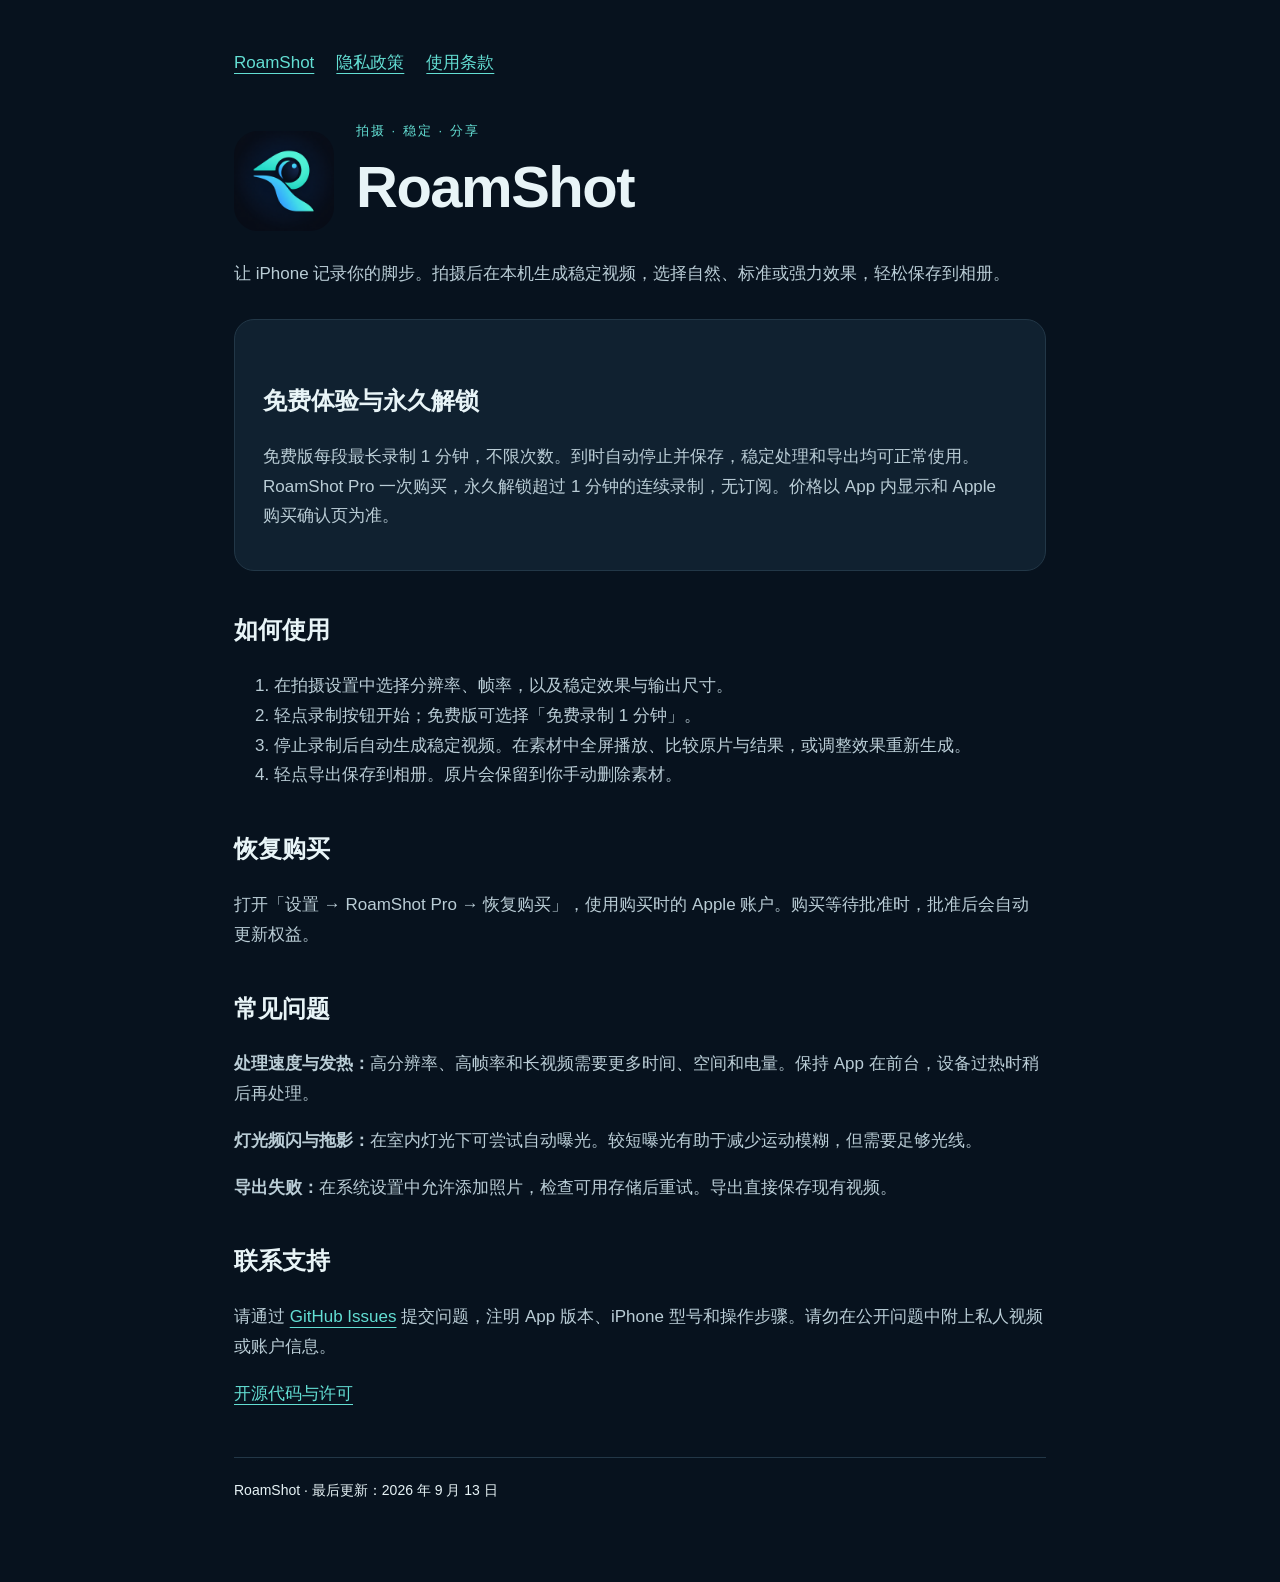
==== docs/site/index.html @ 4d840658 "Rename app to RoamShot and add one-minute recording trial Add verified StoreKit lifetime access, a 6" ====
<!doctype html><html lang="zh-CN"><meta charset="utf-8"><meta name="viewport" content="width=device-width, initial-scale=1"><title>RoamShot · 支持与帮助</title><link rel="stylesheet" href="style.css"><nav><a href="index.html">RoamShot</a><a href="privacy.html">隐私政策</a><a href="terms.html">使用条款</a></nav><main><div class="brand"><img class="icon" src="icon.png" alt="RoamShot 图标"><div><div class="tag">拍摄 · 稳定 · 分享</div><h1>RoamShot</h1></div></div><p>让 iPhone 记录你的脚步。拍摄后在本机生成稳定视频，选择自然、标准或强力效果，轻松保存到相册。</p><section><h2>免费体验与永久解锁</h2><p>免费版每段最长录制 1 分钟，不限次数。到时自动停止并保存，稳定处理和导出均可正常使用。RoamShot Pro 一次购买，永久解锁超过 1 分钟的连续录制，无订阅。价格以 App 内显示和 Apple 购买确认页为准。</p></section><h2>如何使用</h2><ol><li>在拍摄设置中选择分辨率、帧率，以及稳定效果与输出尺寸。</li><li>轻点录制按钮开始；免费版可选择「免费录制 1 分钟」。</li><li>停止录制后自动生成稳定视频。在素材中全屏播放、比较原片与结果，或调整效果重新生成。</li><li>轻点导出保存到相册。原片会保留到你手动删除素材。</li></ol><h2>恢复购买</h2><p>打开「设置 → RoamShot Pro → 恢复购买」，使用购买时的 Apple 账户。购买等待批准时，批准后会自动更新权益。</p><h2>常见问题</h2><p><strong>处理速度与发热：</strong>高分辨率、高帧率和长视频需要更多时间、空间和电量。保持 App 在前台，设备过热时稍后再处理。</p><p><strong>灯光频闪与拖影：</strong>在室内灯光下可尝试自动曝光。较短曝光有助于减少运动模糊，但需要足够光线。</p><p><strong>导出失败：</strong>在系统设置中允许添加照片，检查可用存储后重试。导出直接保存现有视频。</p><h2>联系支持</h2><p>请通过 <a href="https://github.com/ydsf16/ios_action_camera/issues">GitHub Issues</a> 提交问题，注明 App 版本、iPhone 型号和操作步骤。请勿在公开问题中附上私人视频或账户信息。</p><p><a href="https://github.com/ydsf16/ios_action_camera">开源代码与许可</a></p></main><footer>RoamShot · 最后更新：2026 年 9 月 13 日</footer></html>
---- docs/site/style.css ----
:root{color-scheme:dark;font:17px/1.75 -apple-system,BlinkMacSystemFont,"Segoe UI",sans-serif;color:#e8f4f7;background:#07121e}*{box-sizing:border-box}body{max-width:860px;margin:auto;padding:48px 24px 80px}nav{display:flex;gap:22px;flex-wrap:wrap;margin-bottom:42px}a{color:#63ded3;text-decoration-thickness:1px;text-underline-offset:5px}h1{font-size:clamp(36px,6vw,58px);line-height:1.1;letter-spacing:-1.5px;margin:12px 0 24px}h2{font-size:24px;margin-top:38px}p,li{color:#bacdd6}.brand{display:flex;align-items:center;gap:22px}.icon{width:100px;height:100px;border-radius:24px}.tag{color:#63ded3;letter-spacing:2px;font-size:13px}section{background:#102130;border:1px solid #223747;border-radius:20px;padding:22px 28px;margin:30px 0}footer{border-top:1px solid #223747;margin-top:48px;padding-top:20px;font-size:14px}
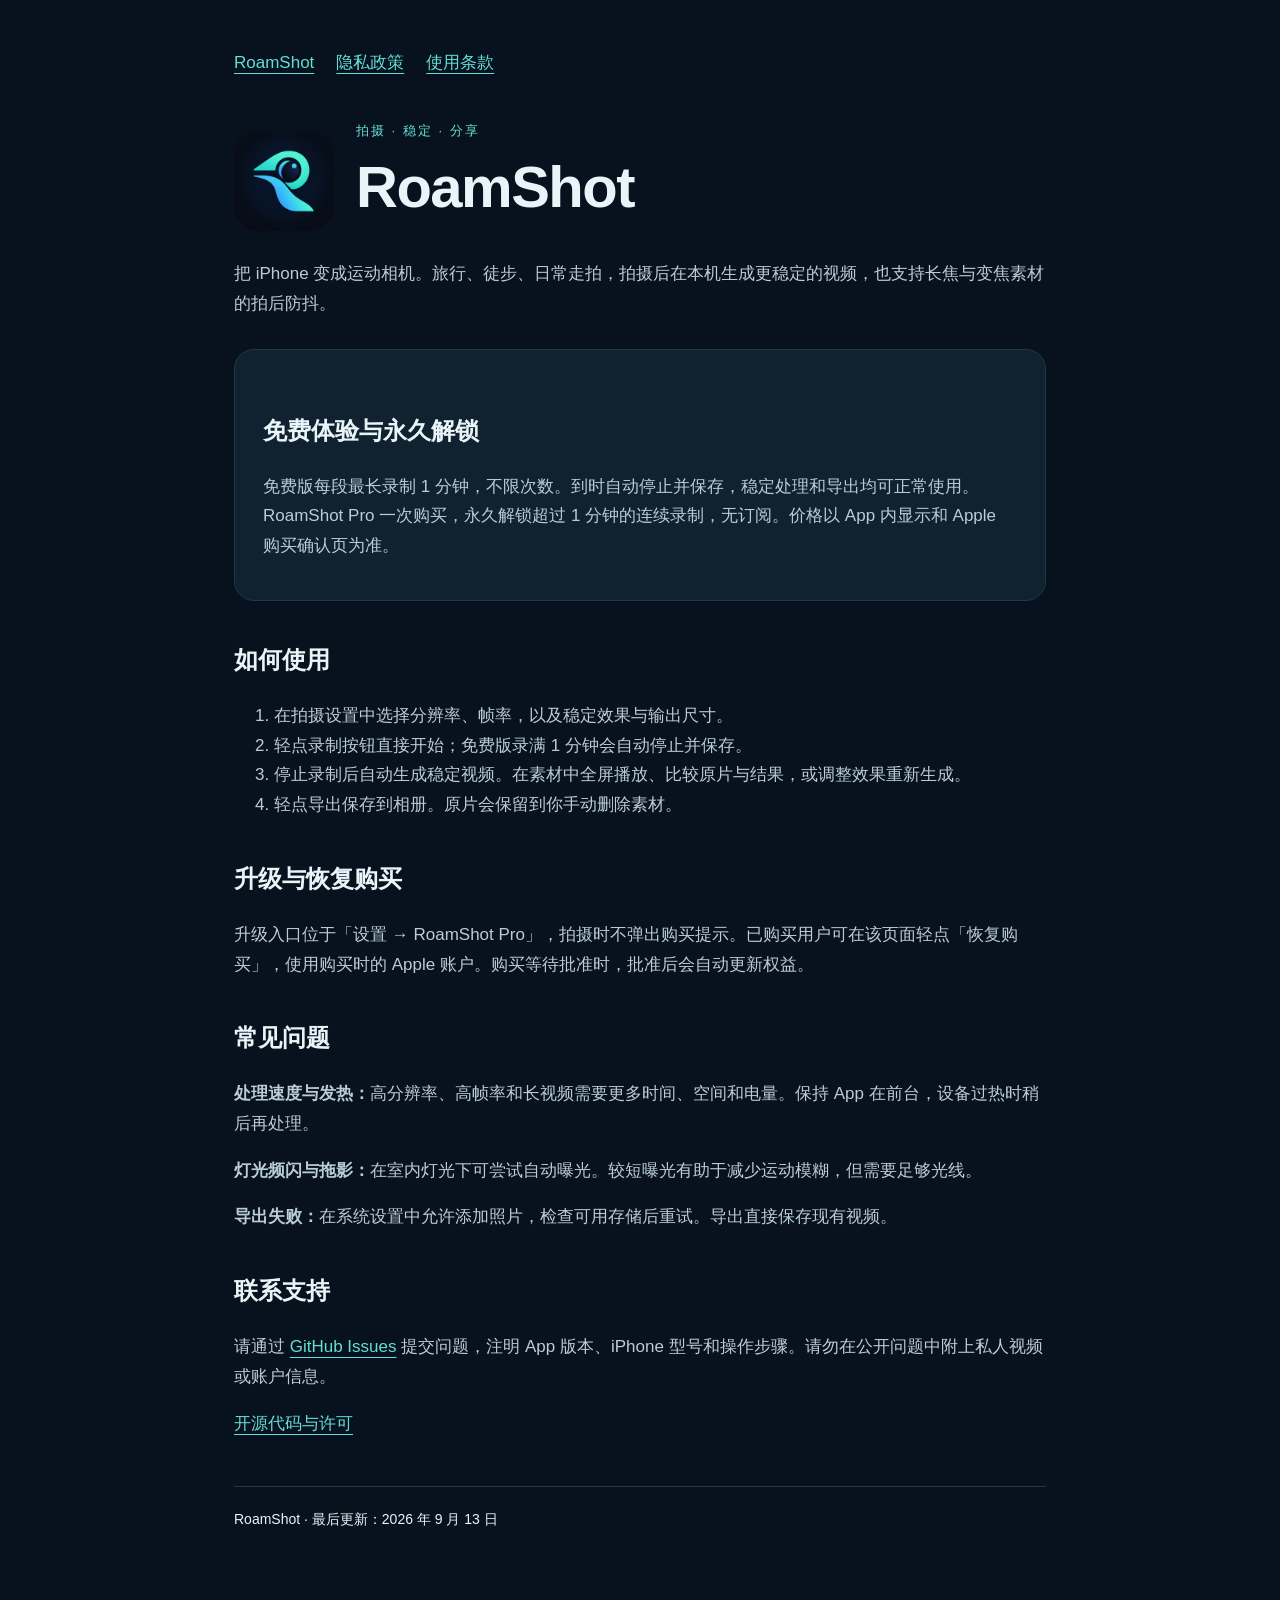
==== commit b3bf9e38: "Start free recording directly and refresh RoamShot store presentation" ====
--- a/docs/site/index.html
+++ b/docs/site/index.html
@@ -1 +1 @@
-<!doctype html><html lang="zh-CN"><meta charset="utf-8"><meta name="viewport" content="width=device-width, initial-scale=1"><title>RoamShot · 支持与帮助</title><link rel="stylesheet" href="style.css"><nav><a href="index.html">RoamShot</a><a href="privacy.html">隐私政策</a><a href="terms.html">使用条款</a></nav><main><div class="brand"><img class="icon" src="icon.png" alt="RoamShot 图标"><div><div class="tag">拍摄 · 稳定 · 分享</div><h1>RoamShot</h1></div></div><p>让 iPhone 记录你的脚步。拍摄后在本机生成稳定视频，选择自然、标准或强力效果，轻松保存到相册。</p><section><h2>免费体验与永久解锁</h2><p>免费版每段最长录制 1 分钟，不限次数。到时自动停止并保存，稳定处理和导出均可正常使用。RoamShot Pro 一次购买，永久解锁超过 1 分钟的连续录制，无订阅。价格以 App 内显示和 Apple 购买确认页为准。</p></section><h2>如何使用</h2><ol><li>在拍摄设置中选择分辨率、帧率，以及稳定效果与输出尺寸。</li><li>轻点录制按钮开始；免费版可选择「免费录制 1 分钟」。</li><li>停止录制后自动生成稳定视频。在素材中全屏播放、比较原片与结果，或调整效果重新生成。</li><li>轻点导出保存到相册。原片会保留到你手动删除素材。</li></ol><h2>恢复购买</h2><p>打开「设置 → RoamShot Pro → 恢复购买」，使用购买时的 Apple 账户。购买等待批准时，批准后会自动更新权益。</p><h2>常见问题</h2><p><strong>处理速度与发热：</strong>高分辨率、高帧率和长视频需要更多时间、空间和电量。保持 App 在前台，设备过热时稍后再处理。</p><p><strong>灯光频闪与拖影：</strong>在室内灯光下可尝试自动曝光。较短曝光有助于减少运动模糊，但需要足够光线。</p><p><strong>导出失败：</strong>在系统设置中允许添加照片，检查可用存储后重试。导出直接保存现有视频。</p><h2>联系支持</h2><p>请通过 <a href="https://github.com/ydsf16/ios_action_camera/issues">GitHub Issues</a> 提交问题，注明 App 版本、iPhone 型号和操作步骤。请勿在公开问题中附上私人视频或账户信息。</p><p><a href="https://github.com/ydsf16/ios_action_camera">开源代码与许可</a></p></main><footer>RoamShot · 最后更新：2026 年 9 月 13 日</footer></html>
+<!doctype html><html lang="zh-CN"><meta charset="utf-8"><meta name="viewport" content="width=device-width, initial-scale=1"><title>RoamShot · 支持与帮助</title><link rel="stylesheet" href="style.css"><nav><a href="index.html">RoamShot</a><a href="privacy.html">隐私政策</a><a href="terms.html">使用条款</a></nav><main><div class="brand"><img class="icon" src="icon.png" alt="RoamShot 图标"><div><div class="tag">拍摄 · 稳定 · 分享</div><h1>RoamShot</h1></div></div><p>把 iPhone 变成运动相机。旅行、徒步、日常走拍，拍摄后在本机生成更稳定的视频，也支持长焦与变焦素材的拍后防抖。</p><section><h2>免费体验与永久解锁</h2><p>免费版每段最长录制 1 分钟，不限次数。到时自动停止并保存，稳定处理和导出均可正常使用。RoamShot Pro 一次购买，永久解锁超过 1 分钟的连续录制，无订阅。价格以 App 内显示和 Apple 购买确认页为准。</p></section><h2>如何使用</h2><ol><li>在拍摄设置中选择分辨率、帧率，以及稳定效果与输出尺寸。</li><li>轻点录制按钮直接开始；免费版录满 1 分钟会自动停止并保存。</li><li>停止录制后自动生成稳定视频。在素材中全屏播放、比较原片与结果，或调整效果重新生成。</li><li>轻点导出保存到相册。原片会保留到你手动删除素材。</li></ol><h2>升级与恢复购买</h2><p>升级入口位于「设置 → RoamShot Pro」，拍摄时不弹出购买提示。已购买用户可在该页面轻点「恢复购买」，使用购买时的 Apple 账户。购买等待批准时，批准后会自动更新权益。</p><h2>常见问题</h2><p><strong>处理速度与发热：</strong>高分辨率、高帧率和长视频需要更多时间、空间和电量。保持 App 在前台，设备过热时稍后再处理。</p><p><strong>灯光频闪与拖影：</strong>在室内灯光下可尝试自动曝光。较短曝光有助于减少运动模糊，但需要足够光线。</p><p><strong>导出失败：</strong>在系统设置中允许添加照片，检查可用存储后重试。导出直接保存现有视频。</p><h2>联系支持</h2><p>请通过 <a href="https://github.com/ydsf16/ios_action_camera/issues">GitHub Issues</a> 提交问题，注明 App 版本、iPhone 型号和操作步骤。请勿在公开问题中附上私人视频或账户信息。</p><p><a href="https://github.com/ydsf16/ios_action_camera">开源代码与许可</a></p></main><footer>RoamShot · 最后更新：2026 年 9 月 13 日</footer></html>
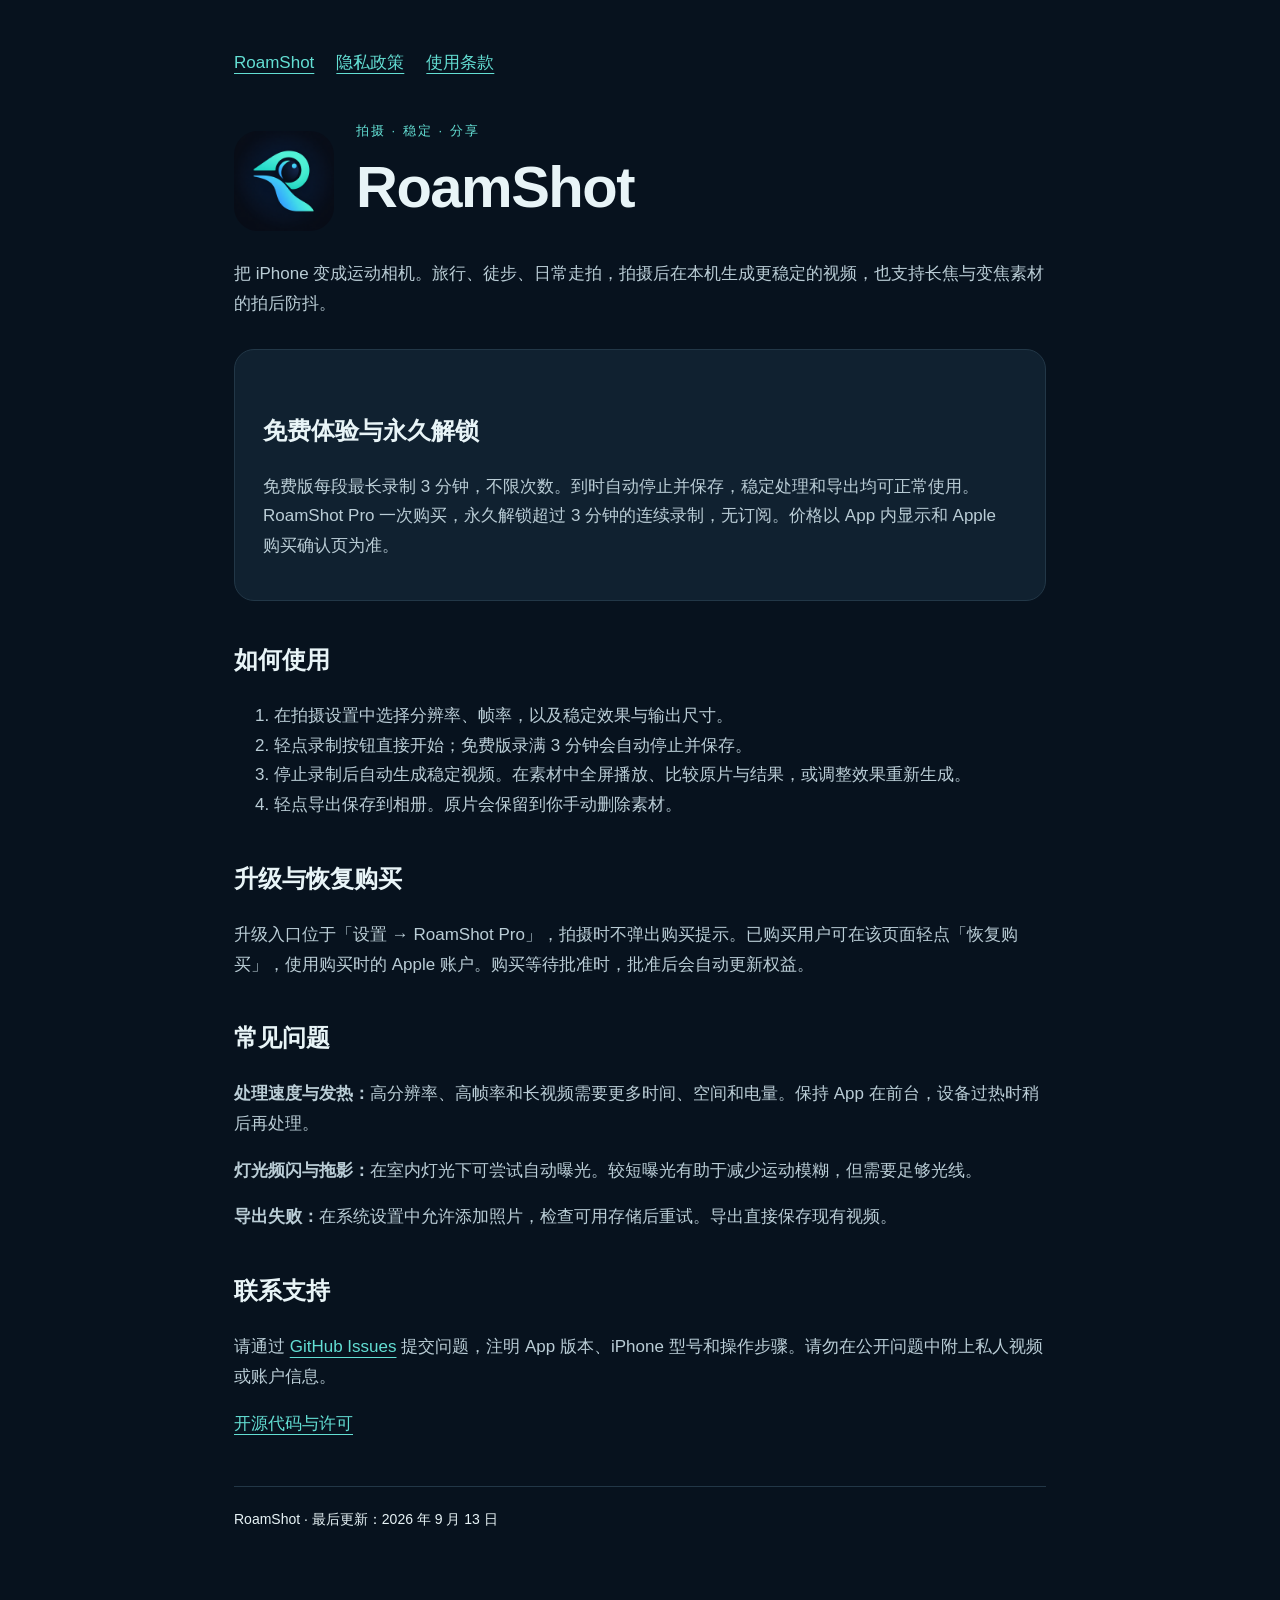
==== commit 36b65f05: "Increase free recording limit to three minutes" ====
--- a/docs/site/index.html
+++ b/docs/site/index.html
@@ -1 +1 @@
-<!doctype html><html lang="zh-CN"><meta charset="utf-8"><meta name="viewport" content="width=device-width, initial-scale=1"><title>RoamShot · 支持与帮助</title><link rel="stylesheet" href="style.css"><nav><a href="index.html">RoamShot</a><a href="privacy.html">隐私政策</a><a href="terms.html">使用条款</a></nav><main><div class="brand"><img class="icon" src="icon.png" alt="RoamShot 图标"><div><div class="tag">拍摄 · 稳定 · 分享</div><h1>RoamShot</h1></div></div><p>把 iPhone 变成运动相机。旅行、徒步、日常走拍，拍摄后在本机生成更稳定的视频，也支持长焦与变焦素材的拍后防抖。</p><section><h2>免费体验与永久解锁</h2><p>免费版每段最长录制 1 分钟，不限次数。到时自动停止并保存，稳定处理和导出均可正常使用。RoamShot Pro 一次购买，永久解锁超过 1 分钟的连续录制，无订阅。价格以 App 内显示和 Apple 购买确认页为准。</p></section><h2>如何使用</h2><ol><li>在拍摄设置中选择分辨率、帧率，以及稳定效果与输出尺寸。</li><li>轻点录制按钮直接开始；免费版录满 1 分钟会自动停止并保存。</li><li>停止录制后自动生成稳定视频。在素材中全屏播放、比较原片与结果，或调整效果重新生成。</li><li>轻点导出保存到相册。原片会保留到你手动删除素材。</li></ol><h2>升级与恢复购买</h2><p>升级入口位于「设置 → RoamShot Pro」，拍摄时不弹出购买提示。已购买用户可在该页面轻点「恢复购买」，使用购买时的 Apple 账户。购买等待批准时，批准后会自动更新权益。</p><h2>常见问题</h2><p><strong>处理速度与发热：</strong>高分辨率、高帧率和长视频需要更多时间、空间和电量。保持 App 在前台，设备过热时稍后再处理。</p><p><strong>灯光频闪与拖影：</strong>在室内灯光下可尝试自动曝光。较短曝光有助于减少运动模糊，但需要足够光线。</p><p><strong>导出失败：</strong>在系统设置中允许添加照片，检查可用存储后重试。导出直接保存现有视频。</p><h2>联系支持</h2><p>请通过 <a href="https://github.com/ydsf16/ios_action_camera/issues">GitHub Issues</a> 提交问题，注明 App 版本、iPhone 型号和操作步骤。请勿在公开问题中附上私人视频或账户信息。</p><p><a href="https://github.com/ydsf16/ios_action_camera">开源代码与许可</a></p></main><footer>RoamShot · 最后更新：2026 年 9 月 13 日</footer></html>
+<!doctype html><html lang="zh-CN"><meta charset="utf-8"><meta name="viewport" content="width=device-width, initial-scale=1"><title>RoamShot · 支持与帮助</title><link rel="stylesheet" href="style.css"><nav><a href="index.html">RoamShot</a><a href="privacy.html">隐私政策</a><a href="terms.html">使用条款</a></nav><main><div class="brand"><img class="icon" src="icon.png" alt="RoamShot 图标"><div><div class="tag">拍摄 · 稳定 · 分享</div><h1>RoamShot</h1></div></div><p>把 iPhone 变成运动相机。旅行、徒步、日常走拍，拍摄后在本机生成更稳定的视频，也支持长焦与变焦素材的拍后防抖。</p><section><h2>免费体验与永久解锁</h2><p>免费版每段最长录制 3 分钟，不限次数。到时自动停止并保存，稳定处理和导出均可正常使用。RoamShot Pro 一次购买，永久解锁超过 3 分钟的连续录制，无订阅。价格以 App 内显示和 Apple 购买确认页为准。</p></section><h2>如何使用</h2><ol><li>在拍摄设置中选择分辨率、帧率，以及稳定效果与输出尺寸。</li><li>轻点录制按钮直接开始；免费版录满 3 分钟会自动停止并保存。</li><li>停止录制后自动生成稳定视频。在素材中全屏播放、比较原片与结果，或调整效果重新生成。</li><li>轻点导出保存到相册。原片会保留到你手动删除素材。</li></ol><h2>升级与恢复购买</h2><p>升级入口位于「设置 → RoamShot Pro」，拍摄时不弹出购买提示。已购买用户可在该页面轻点「恢复购买」，使用购买时的 Apple 账户。购买等待批准时，批准后会自动更新权益。</p><h2>常见问题</h2><p><strong>处理速度与发热：</strong>高分辨率、高帧率和长视频需要更多时间、空间和电量。保持 App 在前台，设备过热时稍后再处理。</p><p><strong>灯光频闪与拖影：</strong>在室内灯光下可尝试自动曝光。较短曝光有助于减少运动模糊，但需要足够光线。</p><p><strong>导出失败：</strong>在系统设置中允许添加照片，检查可用存储后重试。导出直接保存现有视频。</p><h2>联系支持</h2><p>请通过 <a href="https://github.com/ydsf16/ios_action_camera/issues">GitHub Issues</a> 提交问题，注明 App 版本、iPhone 型号和操作步骤。请勿在公开问题中附上私人视频或账户信息。</p><p><a href="https://github.com/ydsf16/ios_action_camera">开源代码与许可</a></p></main><footer>RoamShot · 最后更新：2026 年 9 月 13 日</footer></html>
